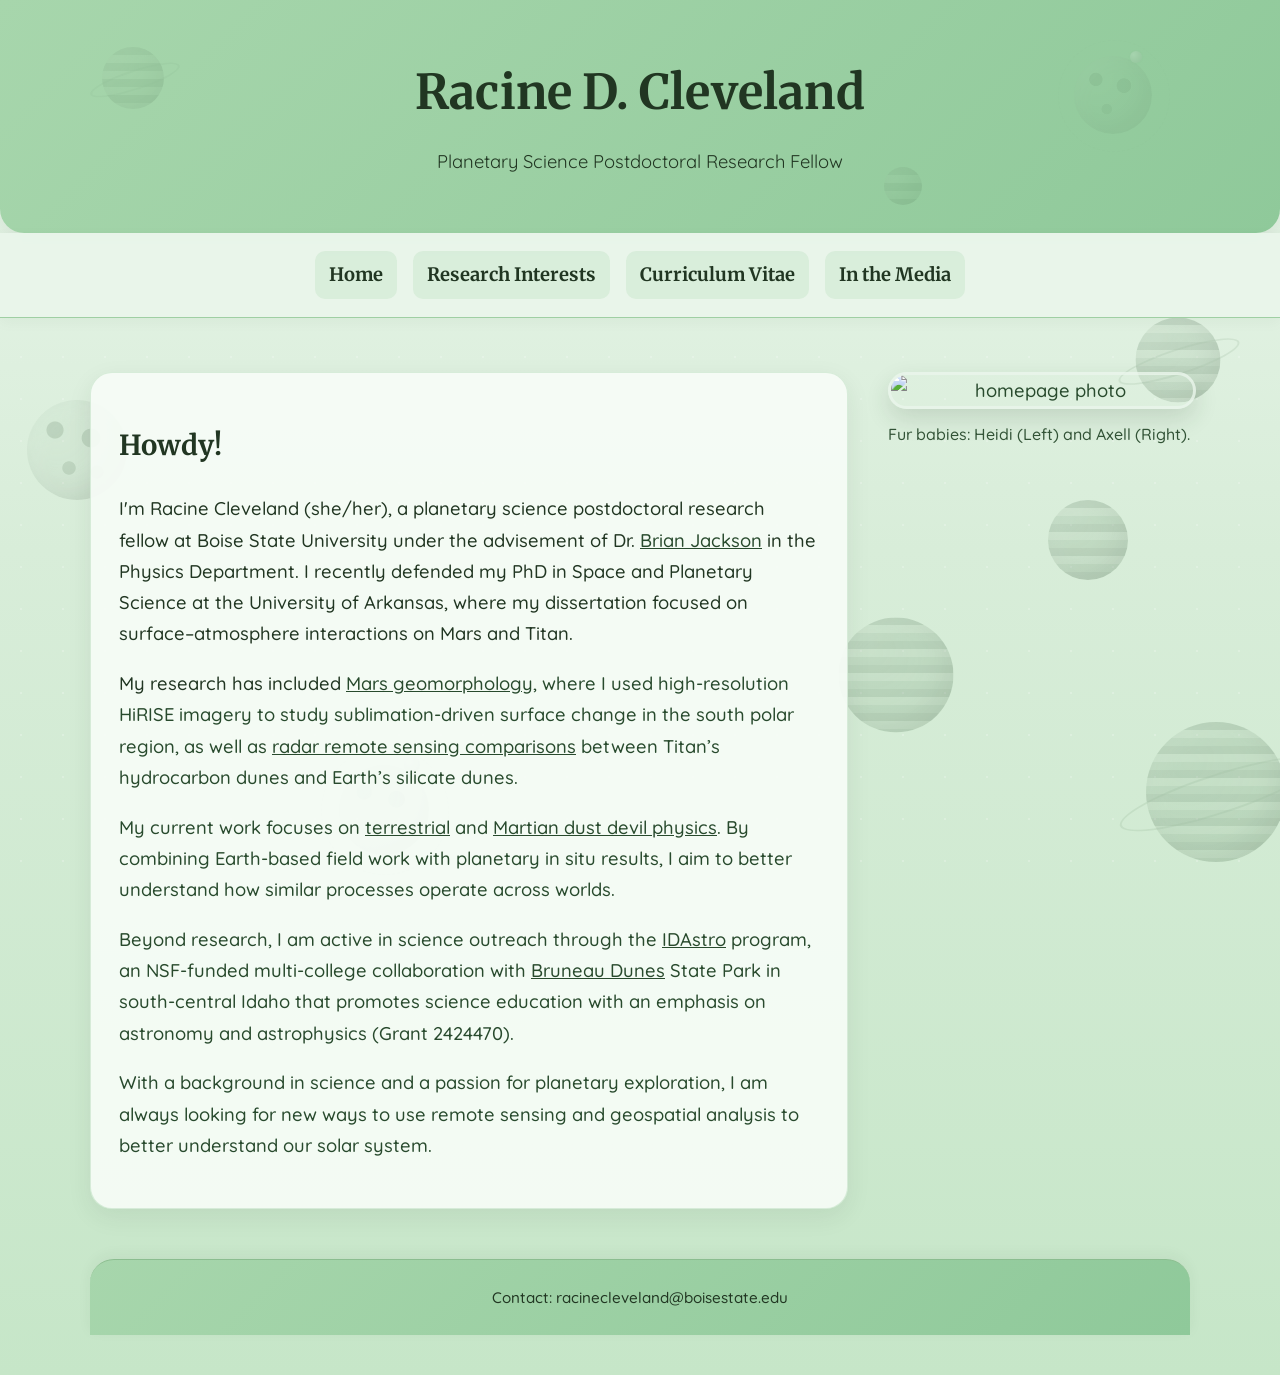
==== index.html @ b9a119d9 "Update index.html" ====
<!DOCTYPE html>
<html lang="en">
<head>
  <meta charset="UTF-8">
  <meta name="viewport" content="width=device-width, initial-scale=1">
  <title>Home</title>
  <link rel="stylesheet" href="styles.css">
</head>
<body>
<div class="planet-bg">
  <div class="planet crater p1"></div>
  <div class="planet gas moon p2"></div>
  <div class="planet crater moon p3"></div>
  <div class="planet gas ring p4"></div>
  <div class="planet crater p5"></div>
  <div class="planet gas ringed p6"></div>
  <div class="planet crater moon p7"></div>
  <div class="planet gas p8"></div>
  <div class="planet gas p10"></div>
</div>

<header>
  <div class="header-planets">
    <div class="h-planet gas ringed medium"></div>
    <div class="h-planet crater moon large"></div>
    <div class="h-planet gas small"></div>
  </div>
  <h1>Racine D. Cleveland</h1>
  <p>Planetary Science Postdoctoral Research Fellow</p>
</header>

  <nav>
  <a href="index.html">Home</a>
  <a href="research.html">Research Interests</a>
  <a href="cv.html">Curriculum Vitae</a>
  <a href="news.html">In the Media</a>
</nav>

  <div class="page-wrapper">
  <main>
    <div class="home-layout">

      <div class="text-column">
        <div class="intro-box">
          <h2>Howdy!</h2>

          <p>
            I'm Racine Cleveland (she/her), a planetary science postdoctoral research fellow at Boise State University under the advisement of Dr. <a href="https://astrojack.com" target="_blank">Brian Jackson</a> in the Physics Department. I recently defended my PhD in Space and Planetary Science at the University of Arkansas, where my dissertation focused on surface–atmosphere interactions on Mars and Titan.
          </p>

          <p>
            My research has included <a href="https://www.mdpi.com/2072-4292/17/14/2372" target="_blank">Mars geomorphology<a/>, where I used high-resolution HiRISE imagery to study sublimation-driven surface change in the south polar region, as well as <a href="https://www.hou.usra.edu/meetings/dunes2025/pdf/3017.pdf" target="_blank">radar remote sensing comparisons<a/> between Titan’s hydrocarbon dunes and Earth’s silicate dunes.
          </p>

          <p>
            My current work focuses on <a href="https://www.boisestate.edu/news/2018/10/16/hunting-dust-devils/" target="_blank">terrestrial<a/> and <a href="https://www.newscientist.com/article/2143217-marss-surface-hosts-millions-of-towering-dust-devils-every-day/" target="_blank">Martian dust devil physics<a/>. By combining Earth-based field work with planetary in situ results, I aim to better understand how similar processes operate across worlds.
          </p>

          <p>
            Beyond research, I am active in science outreach through the <a href="https://www.boisestate.edu/idastro/" target="_blank">IDAstro<a/> program, an NSF-funded multi-college collaboration with <a href="https://parksandrecreation.idaho.gov/bruneau-dunes-observatory/" target="_blank">Bruneau Dunes<a/> State Park in south-central Idaho that promotes science education with an emphasis on astronomy and astrophysics (Grant 2424470).
          </p>

          <p>
            With a background in science and a passion for planetary exploration, I am always looking for new ways to use remote sensing and geospatial analysis to better understand our solar system.
          </p>
        </div>
      </div>

      <div class="image-column">
        <img src="8X0A0128-3.jpg" alt="homepage photo" class="hero-image">
        <p class="caption">
          Fur babies: Heidi (Left) and Axell (Right).
        </p>
      </div>

    </div>
  </main>

  <footer>
    Contact: racinecleveland@boisestate.edu
  </footer>
</div>
---- styles.css ----
@import url('https://fonts.googleapis.com/css2?family=Merriweather:wght@400;700&family=Quicksand:wght@400;500;600&display=swap');

html, body {
  margin: 0;
  padding: 0;
  min-height: 100%;
  color: #213622;
  line-height: 1.7;
}

body {
  font-family: 'Quicksand', sans-serif;
  font-weight: 500;
  font-size: 1.15rem;
  position: relative;
  overflow-x: hidden;
  background: linear-gradient(180deg, #eaf6eb 0%, #d8edd9 40%, #c6e6c8 100%);
}

/* tiny stars */
body::before {
  content: "";
  position: fixed;
  inset: 0;
  pointer-events: none;
  z-index: 0;
  background-image: radial-gradient(rgba(255,255,255,0.22) 1px, transparent 1px);
  background-size: 42px 42px;
}

/* keep actual content above decorative background */
header,
nav,
main,
footer,
.page-wrapper {
  position: relative;
  z-index: 1;
}

/* =========================
   PAGE BACKGROUND PLANETS
   ========================= */

.planet-bg {
  position: fixed;
  inset: 0;
  z-index: 0;
  overflow: hidden;
  pointer-events: none;
}

.planet {
  position: absolute;
  border-radius: 50%;
  opacity: 0.42;
  transform: translate(-50%, -50%);
  box-shadow:
    inset -12px -12px 24px rgba(0, 0, 0, 0.12),
    inset 10px 10px 18px rgba(255, 255, 255, 0.08);
}

/* shared planet textures */
.gas {
  background:
    repeating-linear-gradient(
      180deg,
      rgba(80, 120, 85, 0.55) 0px,
      rgba(80, 120, 85, 0.55) 8px,
      rgba(120, 160, 122, 0.38) 8px,
      rgba(120, 160, 122, 0.38) 16px,
      rgba(95, 140, 100, 0.48) 16px,
      rgba(95, 140, 100, 0.48) 24px
    ),
    radial-gradient(
      circle at 30% 30%,
      rgba(255, 255, 255, 0.22),
      rgba(255, 255, 255, 0.06) 58%,
      rgba(0, 0, 0, 0.14) 100%
    );
}

.crater {
  background:
    radial-gradient(circle at 28% 30%, rgba(70, 105, 74, 0.45) 0 8%, transparent 9%),
    radial-gradient(circle at 64% 38%, rgba(70, 105, 74, 0.42) 0 10%, transparent 11%),
    radial-gradient(circle at 42% 68%, rgba(70, 105, 74, 0.38) 0 7%, transparent 8%),
    radial-gradient(circle at 70% 72%, rgba(70, 105, 74, 0.35) 0 6%, transparent 7%),
    radial-gradient(
      circle at 30% 30%,
      rgba(160, 195, 165, 0.30),
      rgba(120, 155, 126, 0.20) 60%,
      rgba(70, 95, 75, 0.28) 100%
    );
}

/* rings */
.ringed,
.ring {
  overflow: visible;
}

.ringed::after,
.ring::after {
  content: "";
  position: absolute;
  width: 145%;
  height: 26%;
  left: -22.5%;
  top: 37%;
  border: 2px solid rgba(90, 130, 95, 0.28);
  border-radius: 50%;
  transform: rotate(-18deg);
  pointer-events: none;
}

/* moons */
.moon {
  overflow: visible;
}

.moon::before {
  content: "";
  position: absolute;
  width: 140%;
  height: 140%;
  top: -20%;
  left: -20%;
  border: 1px dashed rgba(120, 150, 125, 0.18);
  border-radius: 50%;
}

.moon::after {
  content: "";
  position: absolute;
  width: 16px;
  height: 16px;
  top: -8px;
  left: 72%;
  border-radius: 50%;
  background: radial-gradient(circle at 30% 30%, #dfeee2, #8fae95);
  box-shadow: 0 0 4px rgba(0, 0, 0, 0.10);
}

/* background planet positions */
.p1 {
  width: 120px;
  height: 120px;
  left: 4%;
  top: 8%;
}

.p2 {
  width: 95px;
  height: 95px;
  left: 25%;
  top: 10%;
}

.p3 {
  width: 110px;
  height: 110px;
  left: 96%;
  top: 12%;
}

.p4 {
  width: 85px;
  height: 85px;
  left: 92%;
  top: 40%;
}

.p5 {
  width: 100px;
  height: 100px;
  left: 6%;
  top: 50%;
}

.p6 {
  width: 140px;
  height: 140px;
  left: 95%;
  top: 88%;
}

.p7 {
  width: 90px;
  height: 90px;
  left: 30%;
  top: 90%;
}

.p8 {
  width: 115px;
  height: 115px;
  left: 70%;
  top: 75%;
}

.p10 {
  width: 80px;
  height: 80px;
  left: 85%;
  top: 60%;
}

/* =========================
   HEADER
   ========================= */

header {
  position: relative;
  overflow: hidden;
  background: linear-gradient(135deg, #a7d6ac 0%, #8fc99a 100%);
  color: #213622;
  text-align: center;
  padding: 52px 20px 38px 20px;
  border-radius: 0 0 24px 24px;
  box-shadow: 0 8px 24px rgba(33, 54, 34, 0.08);
}

/* header-only planets */
.header-planets {
  position: absolute;
  inset: 0;
  z-index: 0;
  pointer-events: none;
}

.h-planet {
  position: absolute;
  border-radius: 50%;
  opacity: 0.24;
  box-shadow:
    inset -10px -10px 18px rgba(0, 0, 0, 0.10),
    inset 8px 8px 14px rgba(255, 255, 255, 0.08);
}

.h-planet.gas {
  background:
    repeating-linear-gradient(
      180deg,
      rgba(80, 120, 85, 0.50) 0px,
      rgba(80, 120, 85, 0.50) 8px,
      rgba(120, 160, 122, 0.34) 8px,
      rgba(120, 160, 122, 0.34) 16px
    ),
    radial-gradient(
      circle at 30% 30%,
      rgba(255,255,255,0.20),
      rgba(255,255,255,0.05) 58%,
      rgba(0,0,0,0.12) 100%
    );
}

.h-planet.crater {
  background:
    radial-gradient(circle at 28% 30%, rgba(70, 105, 74, 0.40) 0 8%, transparent 9%),
    radial-gradient(circle at 64% 38%, rgba(70, 105, 74, 0.36) 0 10%, transparent 11%),
    radial-gradient(circle at 42% 68%, rgba(70, 105, 74, 0.30) 0 7%, transparent 8%),
    radial-gradient(
      circle at 30% 30%,
      rgba(160, 195, 165, 0.24),
      rgba(70, 95, 75, 0.22) 100%
    );
}

/* header rings */
.h-planet.ringed,
.h-planet.ring {
  overflow: visible;
}

.h-planet.ringed::after,
.h-planet.ring::after {
  content: "";
  position: absolute;
  width: 145%;
  height: 26%;
  left: -22.5%;
  top: 37%;
  border: 2px solid rgba(90, 130, 95, 0.24);
  border-radius: 50%;
  transform: rotate(-18deg);
}

/* header moon */
.h-planet.moon {
  overflow: visible;
}

.h-planet.moon::before {
  content: "";
  position: absolute;
  width: 140%;
  height: 140%;
  top: -20%;
  left: -20%;
  border: 1px dashed rgba(120, 150, 125, 0.14);
  border-radius: 50%;
}

.h-planet.moon::after {
  content: "";
  position: absolute;
  width: 12px;
  height: 12px;
  top: -5px;
  left: 72%;
  border-radius: 50%;
  background: radial-gradient(circle at 30% 30%, #dfeee2, #8fae95);
}

.h-planet.small {
  width: 38px;
  height: 38px;
}

.h-planet.medium {
  width: 62px;
  height: 62px;
}

.h-planet.large {
  width: 78px;
  height: 78px;
}

/* place header planets inside the header only */
.header-planets .h-planet:nth-child(1) {
  left: 8%;
  top: 20%;
}

.header-planets .h-planet:nth-child(2) {
  right: 10%;
  top: 24%;
}

.header-planets .h-planet:nth-child(3) {
  right: 28%;
  bottom: 12%;
}

header h1,
header p {
  position: relative;
  z-index: 2;
}

header h1 {
  margin: 0;
  font-size: 3rem;
  letter-spacing: 0.2px;
}

header p {
  margin-top: 12px;
  font-size: 1.15rem;
  font-weight: 400;
}

/* =========================
   PAGE SHELL
   ========================= */

.page-wrapper {
  max-width: 1100px;
  margin: 0 auto;
  padding: 0 20px 40px 20px;
}

h1, h2, h3, nav a {
  font-family: 'Merriweather', serif;
}

nav {
  display: flex;
  justify-content: center;
  align-items: center;
  flex-wrap: wrap;
  gap: 16px;
  padding: 18px 20px;
  background-color: rgba(234, 246, 235, 0.92);
  border-bottom: 1px solid #9fcfa3;
  backdrop-filter: blur(4px);
  box-shadow: 0 4px 14px rgba(33, 54, 34, 0.04);
}

nav a {
  text-decoration: none;
  color: #213622;
  font-weight: bold;
  padding: 8px 14px;
  border-radius: 10px;
  background-color: rgba(159, 207, 163, 0.22);
  transition: color 0.2s ease, background-color 0.2s ease, transform 0.2s ease;
}

nav a:hover {
  color: #355c38;
  background-color: rgba(159, 207, 163, 0.38);
  text-decoration: none;
  transform: translateY(-1px);
}

main {
  padding: 44px 0 0 0;
}

p {
  font-size: 1.15rem;
}

a {
  color: #284a2d;
}

a:hover {
  color: #355c38;
}

.card,
.intro-box,
.section-text {
  background: rgba(247, 252, 247, 0.92);
  padding: 28px;
  border-radius: 22px;
  box-shadow: 0 8px 24px rgba(33, 54, 34, 0.08);
  border: 1px solid rgba(159, 207, 163, 0.35);
}

.section-text a {
  color: #284a2d;
  font-weight: 600;
  text-decoration: underline;
}

.section-text a:hover {
  color: #355c38;
}

.home-layout {
  display: flex;
  align-items: flex-start;
  justify-content: space-between;
  gap: 40px;
  margin-top: 10px;
}

.text-column {
  flex: 1.4;
  min-width: 0;
}

.image-column {
  flex: 0.9;
  text-align: center;
}

.hero-image {
  width: 100%;
  max-width: 425px;
  height: auto;
  border-radius: 20px;
  box-shadow: 0 10px 24px rgba(33, 54, 34, 0.14);
  border: 3px solid rgba(234, 246, 235, 0.8);
  display: block;
  margin: 0 auto;
  transition: transform 0.25s ease, box-shadow 0.25s ease;
}

.hero-image:hover,
.media-file:hover,
.news-image:hover,
.image-row img:hover {
  transform: scale(1.025);
  box-shadow: 0 12px 28px rgba(33, 54, 34, 0.18);
}

.caption {
  font-size: 1rem;
  margin-top: 12px;
  max-width: 360px;
  color: #325336;
}

.intro-quote {
  text-align: center;
  font-style: italic;
  font-size: 1.5rem;
  margin: 10px auto 20px auto;
  max-width: 850px;
  color: #284a2d;
}

.intro-text {
  text-align: center;
  font-size: 1.12rem;
  max-width: 900px;
  margin: 0 auto 50px auto;
}

.section-title {
  font-size: 1.8rem;
  font-weight: bold;
  margin: 0 0 24px 0;
  letter-spacing: 0.3px;
  color: #213622;
}

.section-title::after {
  content: " ✦";
  color: #76a67b;
  font-size: 0.95em;
}

.section-title.right {
  text-align: right;
}

.section-title.left {
  text-align: left;
}

.dust-devil-layout {
  display: flex;
  align-items: flex-start;
  gap: 40px;
  margin-bottom: 60px;
}

.dust-devil-layout .media-column {
  flex: 0.95;
  text-align: left;
}

.dust-devil-layout .text-column {
  flex: 1.2;
  text-align: right;
}

.media-file {
  width: 100%;
  max-width: 450px;
  border-radius: 18px;
  box-shadow: 0 10px 24px rgba(33, 54, 34, 0.14);
  border: 3px solid rgba(234, 246, 235, 0.8);
  display: block;
  transition: transform 0.25s ease, box-shadow 0.25s ease;
}

.research-section {
  margin-bottom: 60px;
}

.research-layout {
  display: flex;
  align-items: flex-start;
  gap: 40px;
}

.research-layout .text-side {
  flex: 1.2;
}

.research-layout .media-side {
  flex: 0.9;
}

.mars-layout .text-side {
  text-align: left;
}

.mars-layout .media-side {
  text-align: right;
  margin-left: auto;
}

.mars-layout .media-side .media-file,
.mars-layout .media-side .caption {
  margin-left: auto;
  text-align: right;
}

.titan-layout .media-side {
  text-align: left;
  margin-right: auto;
}

.titan-layout .media-side .media-file,
.titan-layout .media-side .caption {
  margin-right: auto;
  text-align: left;
}

.titan-layout .text-side {
  text-align: right;
}

.section {
  margin-top: 45px;
}

.section h2 {
  border-bottom: 2px solid #9fcfa3;
  padding-bottom: 6px;
  margin-bottom: 15px;
}

.item {
  margin-bottom: 18px;
}

.title {
  font-weight: 600;
}

.date {
  float: right;
  font-style: italic;
  color: #355c38;
}

ul {
  margin-top: 6px;
}

li {
  margin-bottom: 6px;
}

.year-section {
  margin-top: 50px;
}

.year-title {
  font-size: 1.8rem;
  margin-bottom: 10px;
}

.article-title {
  font-weight: 600;
  margin-bottom: 15px;
}

.news-image {
  display: block;
  margin: 0 auto;
  max-width: 560px;
  width: 100%;
  border-radius: 18px;
  box-shadow: 0 10px 24px rgba(33, 54, 34, 0.14);
  border: 3px solid rgba(234, 246, 235, 0.8);
  transition: transform 0.25s ease, box-shadow 0.25s ease;
}

.button {
  display: block;
  width: fit-content;
  margin: 15px auto 25px auto;
  padding: 11px 18px;
  background: linear-gradient(135deg, #9fcfa3 0%, #8fc99a 100%);
  color: #213622;
  text-decoration: none;
  border-radius: 12px;
  font-weight: bold;
  box-shadow: 0 6px 14px rgba(33, 54, 34, 0.08);
  transition: transform 0.2s ease, background-color 0.2s ease, box-shadow 0.2s ease;
}

.button:hover {
  background: linear-gradient(135deg, #93c699 0%, #84bc8e 100%);
  transform: translateY(-2px);
  box-shadow: 0 8px 18px rgba(33, 54, 34, 0.12);
  color: #213622;
}

.image-row {
  display: flex;
  justify-content: center;
  gap: 15px;
  margin-bottom: 15px;
  flex-wrap: wrap;
}

.image-row img {
  width: 100%;
  max-width: 550px;
  border-radius: 18px;
  box-shadow: 0 10px 24px rgba(33, 54, 34, 0.14);
  border: 3px solid rgba(234, 246, 235, 0.8);
  transition: transform 0.25s ease, box-shadow 0.25s ease;
}

hr {
  border: none;
  height: 1px;
  background: linear-gradient(to right, transparent, #9fcfa3, transparent);
  margin: 60px 0;
}

footer {
  background: linear-gradient(135deg, #a7d6ac 0%, #8fc99a 100%);
  color: #213622;
  text-align: center;
  font-size: 0.95rem;
  padding: 25px 20px;
  margin-top: 50px;
  border-radius: 24px 24px 0 0;
  border-top: 1px solid #8bbd8f;
  box-shadow: 0 -4px 14px rgba(33, 54, 34, 0.05);
}

@media (max-width: 800px) {
  .home-layout,
  .dust-devil-layout,
  .research-layout {
    flex-direction: column;
    gap: 24px;
  }

  .text-column,
  .image-column,
  .dust-devil-layout .media-column,
  .dust-devil-layout .text-column,
  .research-layout .text-side,
  .research-layout .media-side {
    width: 100%;
    text-align: left;
    margin-left: 0;
    margin-right: 0;
  }

  .hero-image,
  .media-file,
  .caption,
  .mars-layout .media-side .media-file,
  .mars-layout .media-side .caption,
  .titan-layout .media-side .media-file,
  .titan-layout .media-side .caption {
    max-width: 100%;
    margin-left: 0;
    margin-right: 0;
    text-align: left;
  }

  .dust-devil-layout .text-column,
  .titan-layout .text-side,
  .mars-layout .text-side {
    text-align: left;
  }

  .section-title.right,
  .section-title.left {
    text-align: left;
  }

  header h1 {
    font-size: 2.2rem;
  }

  nav {
    gap: 10px;
  }

  nav a {
    display: inline-block;
    margin: 0;
  }

  .intro-quote {
    font-size: 1.25rem;
  }

  .p1 { width: 100px; height: 100px; left: 8%; top: 12%; }
  .p2 { width: 82px; height: 82px; left: 34%; top: 10%; }
  .p3 { width: 92px; height: 92px; left: 95%; top: 14%; }
  .p4 { width: 68px; height: 68px; left: 92%; top: 42%; }
  .p5 { width: 84px; height: 84px; left: 10%; top: 52%; }
  .p6 { width: 115px; height: 115px; left: 94%; top: 86%; }
  .p7 { width: 76px; height: 76px; left: 30%; top: 92%; }
  .p8 { width: 92px; height: 92px; left: 74%; top: 78%; }
  .p10 { width: 66px; height: 66px; left: 84%; top: 62%; }

  .header-planets .h-planet:nth-child(1) {
    left: 6%;
    top: 18%;
  }

  .header-planets .h-planet:nth-child(2) {
    right: 8%;
    top: 22%;
  }

  .header-planets .h-planet:nth-child(3) {
    right: 24%;
    bottom: 10%;
  }

  .h-planet.medium {
    width: 54px;
    height: 54px;
  }

  .h-planet.large {
    width: 68px;
    height: 68px;
  }
}

@media (max-width: 700px) {
  .image-row {
    flex-direction: column;
    align-items: center;
  }

  .image-row img {
    max-width: 450px;
  }
}

@media (max-width: 600px) {
  .date {
    float: none;
    display: block;
    margin-top: 4px;
  }
}
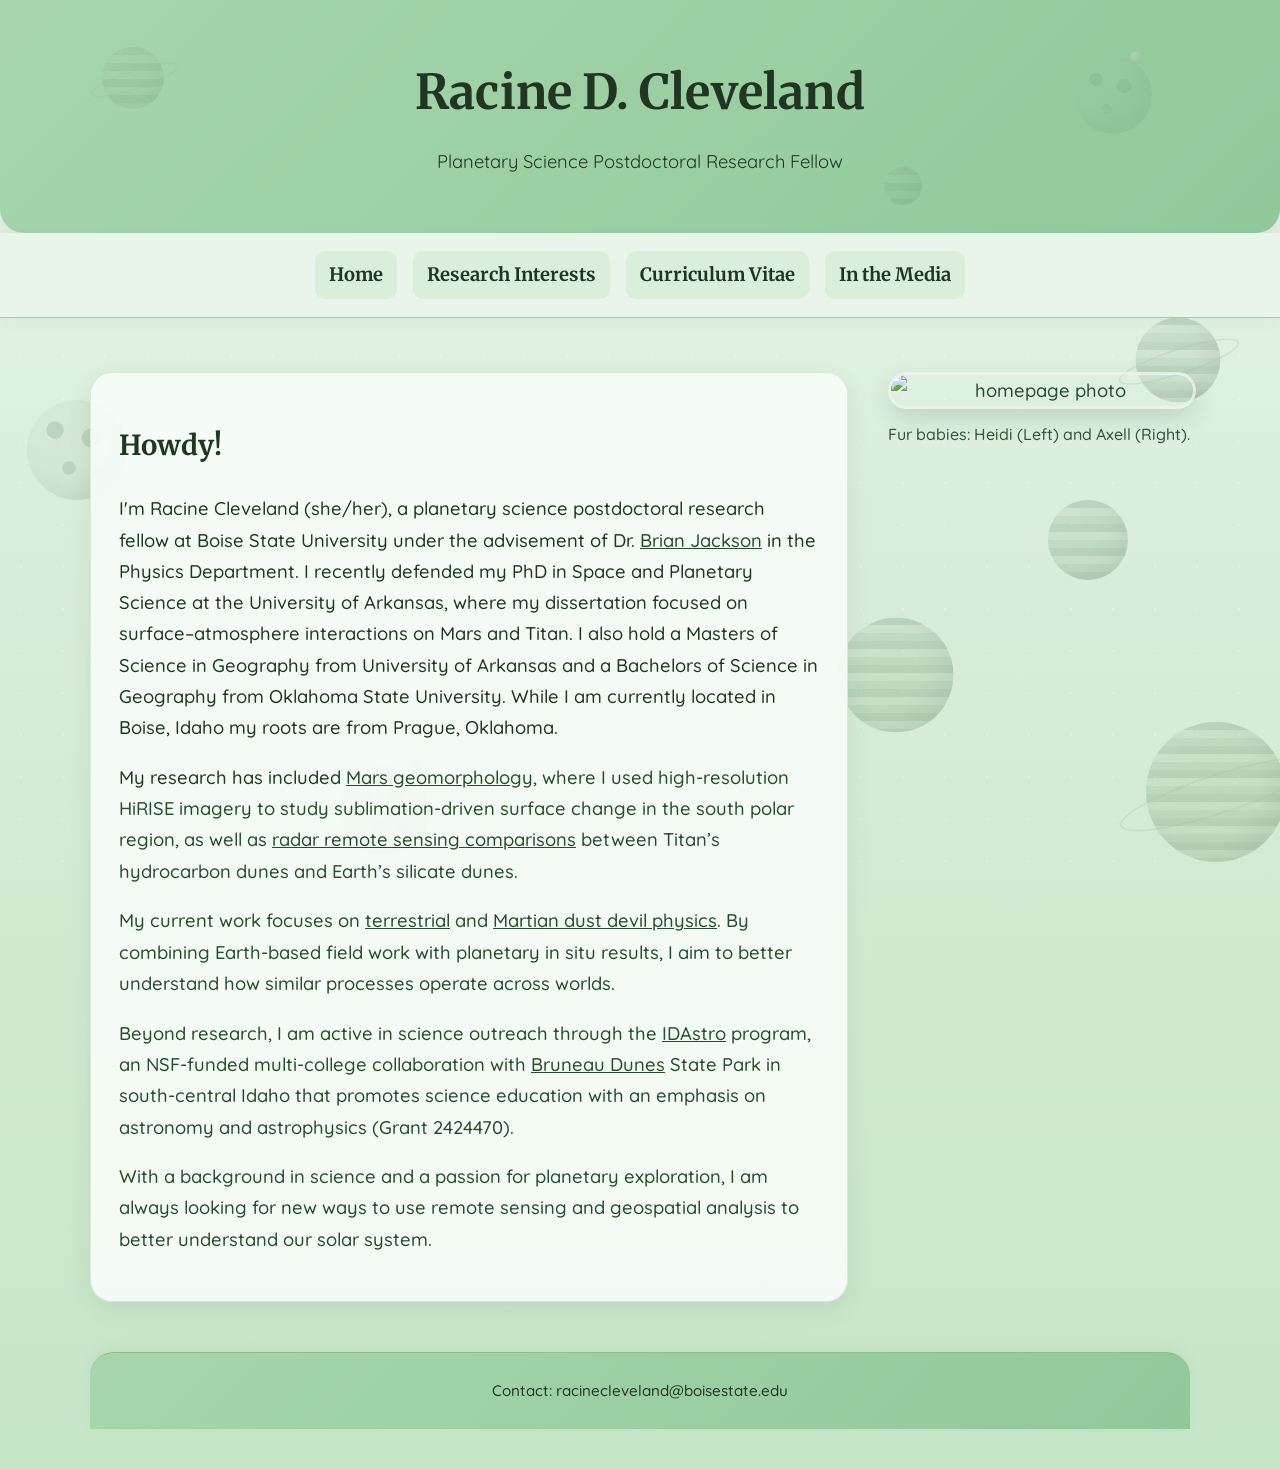
==== commit 68156d3f: "Update personal introduction in index.html Expanded personal introduction with educational backgroun" ====
--- a/index.html
+++ b/index.html
@@ -45,7 +45,7 @@
           <h2>Howdy!</h2>
 
           <p>
-            I'm Racine Cleveland (she/her), a planetary science postdoctoral research fellow at Boise State University under the advisement of Dr. <a href="https://astrojack.com" target="_blank">Brian Jackson</a> in the Physics Department. I recently defended my PhD in Space and Planetary Science at the University of Arkansas, where my dissertation focused on surface–atmosphere interactions on Mars and Titan.
+            I'm Racine Cleveland (she/her), a planetary science postdoctoral research fellow at Boise State University under the advisement of Dr. <a href="https://astrojack.com" target="_blank">Brian Jackson</a> in the Physics Department. I recently defended my PhD in Space and Planetary Science at the University of Arkansas, where my dissertation focused on surface–atmosphere interactions on Mars and Titan. I also hold a Masters of Science in Geography from University of Arkansas and a Bachelors of Science in Geography from Oklahoma State University. While I am currently located in Boise, Idaho my roots are from Prague, Oklahoma. 
           </p>
 
           <p>
--- a/styles.css
+++ b/styles.css
@@ -552,6 +552,16 @@
   transition: transform 0.25s ease, box-shadow 0.25s ease;
 }
 
+.year-section .article-title {
+  padding: 12px 0;
+  margin: 0;
+  border-bottom: 1px solid rgba(33, 54, 34, 0.4);
+}
+
+.year-section .article-title:last-of-type {
+  border-bottom: none;
+}
+
 .research-section {
   margin-bottom: 60px;
 }
@@ -644,6 +654,8 @@
 .article-title {
   font-weight: 600;
   margin-bottom: 15px;
+  font-size: clamp(1.4rem, 2vw, 2rem);
+  line-height: 1.3;
 }
 
 .news-image {
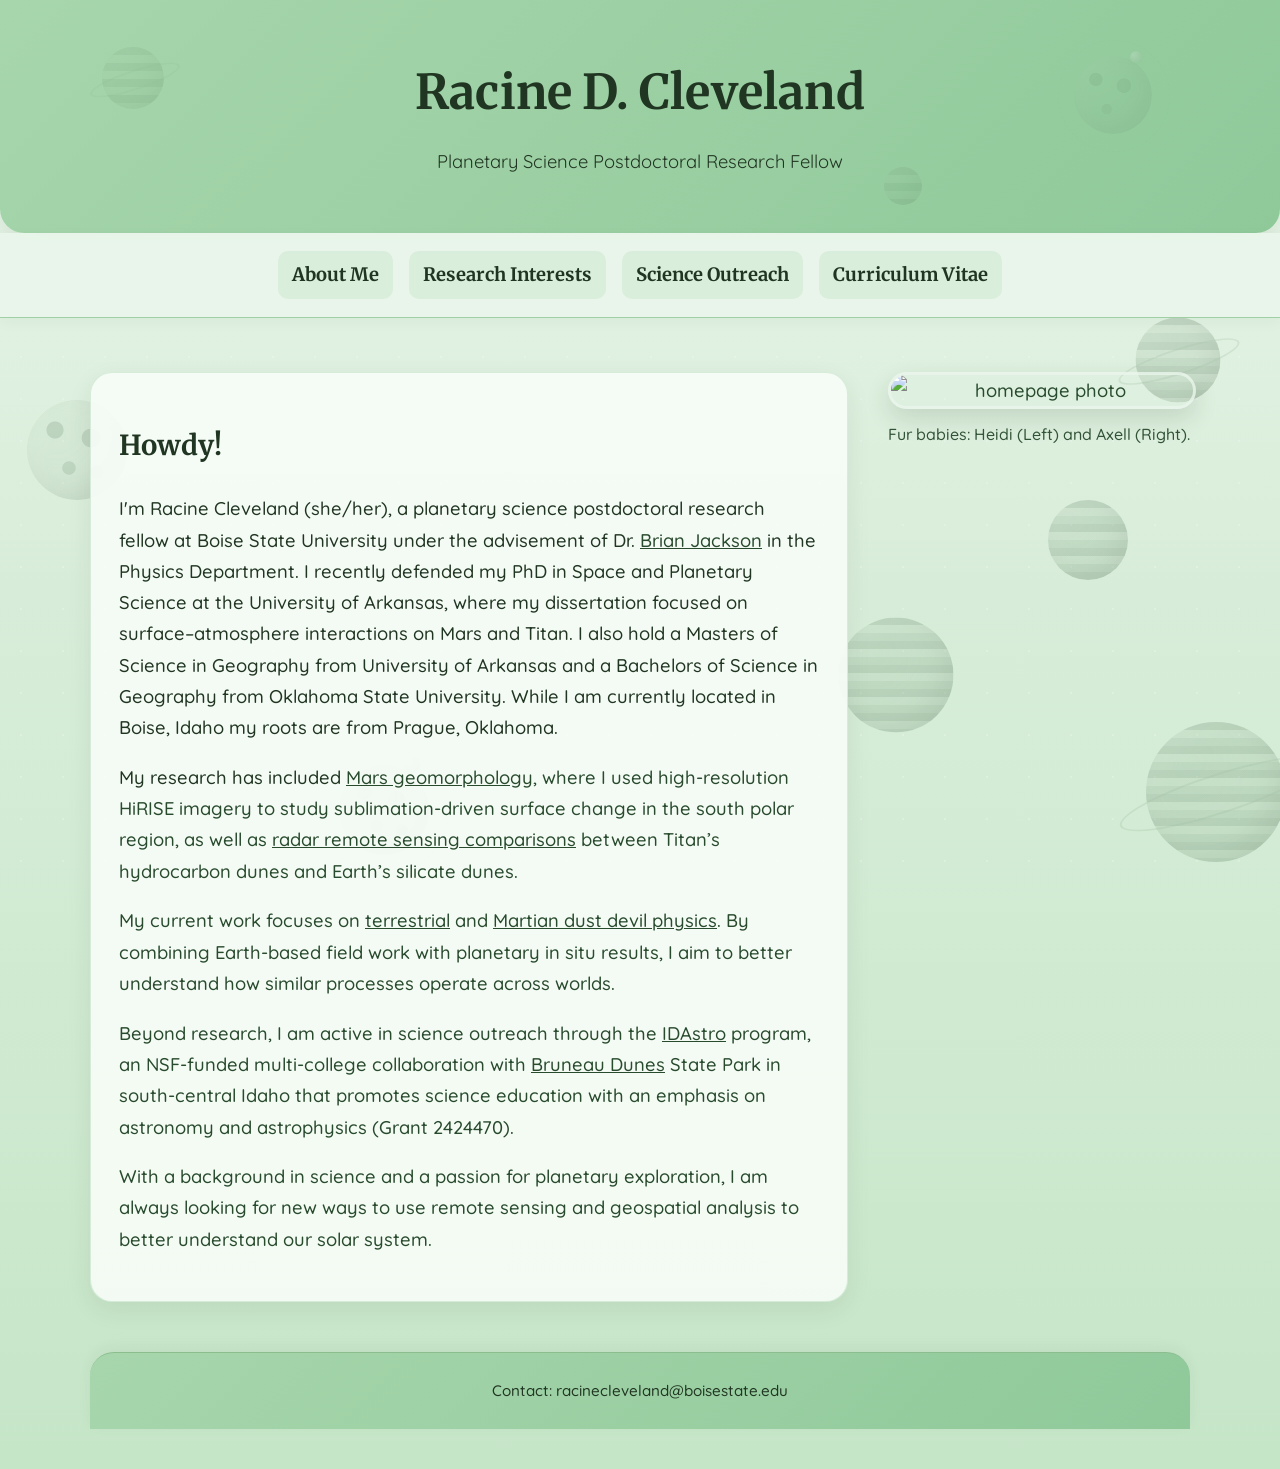
==== commit 2e1dad5d: "Update About Me link to point to index.html" ====
--- a/index.html
+++ b/index.html
@@ -3,7 +3,7 @@
 <head>
   <meta charset="UTF-8">
   <meta name="viewport" content="width=device-width, initial-scale=1">
-  <title>Home</title>
+  <title>About Me</title>
   <link rel="stylesheet" href="styles.css">
 </head>
 <body>
@@ -30,10 +30,10 @@
 </header>
 
   <nav>
-  <a href="index.html">Home</a>
-  <a href="research.html">Research Interests</a>
+  <a href="index.html">About Me</a>
+  <a href="researchinterests.html">Research Interests</a>
+  <a href="scienceoutreach.html">Science Outreach</a>
   <a href="cv.html">Curriculum Vitae</a>
-  <a href="news.html">In the Media</a>
 </nav>
 
   <div class="page-wrapper">
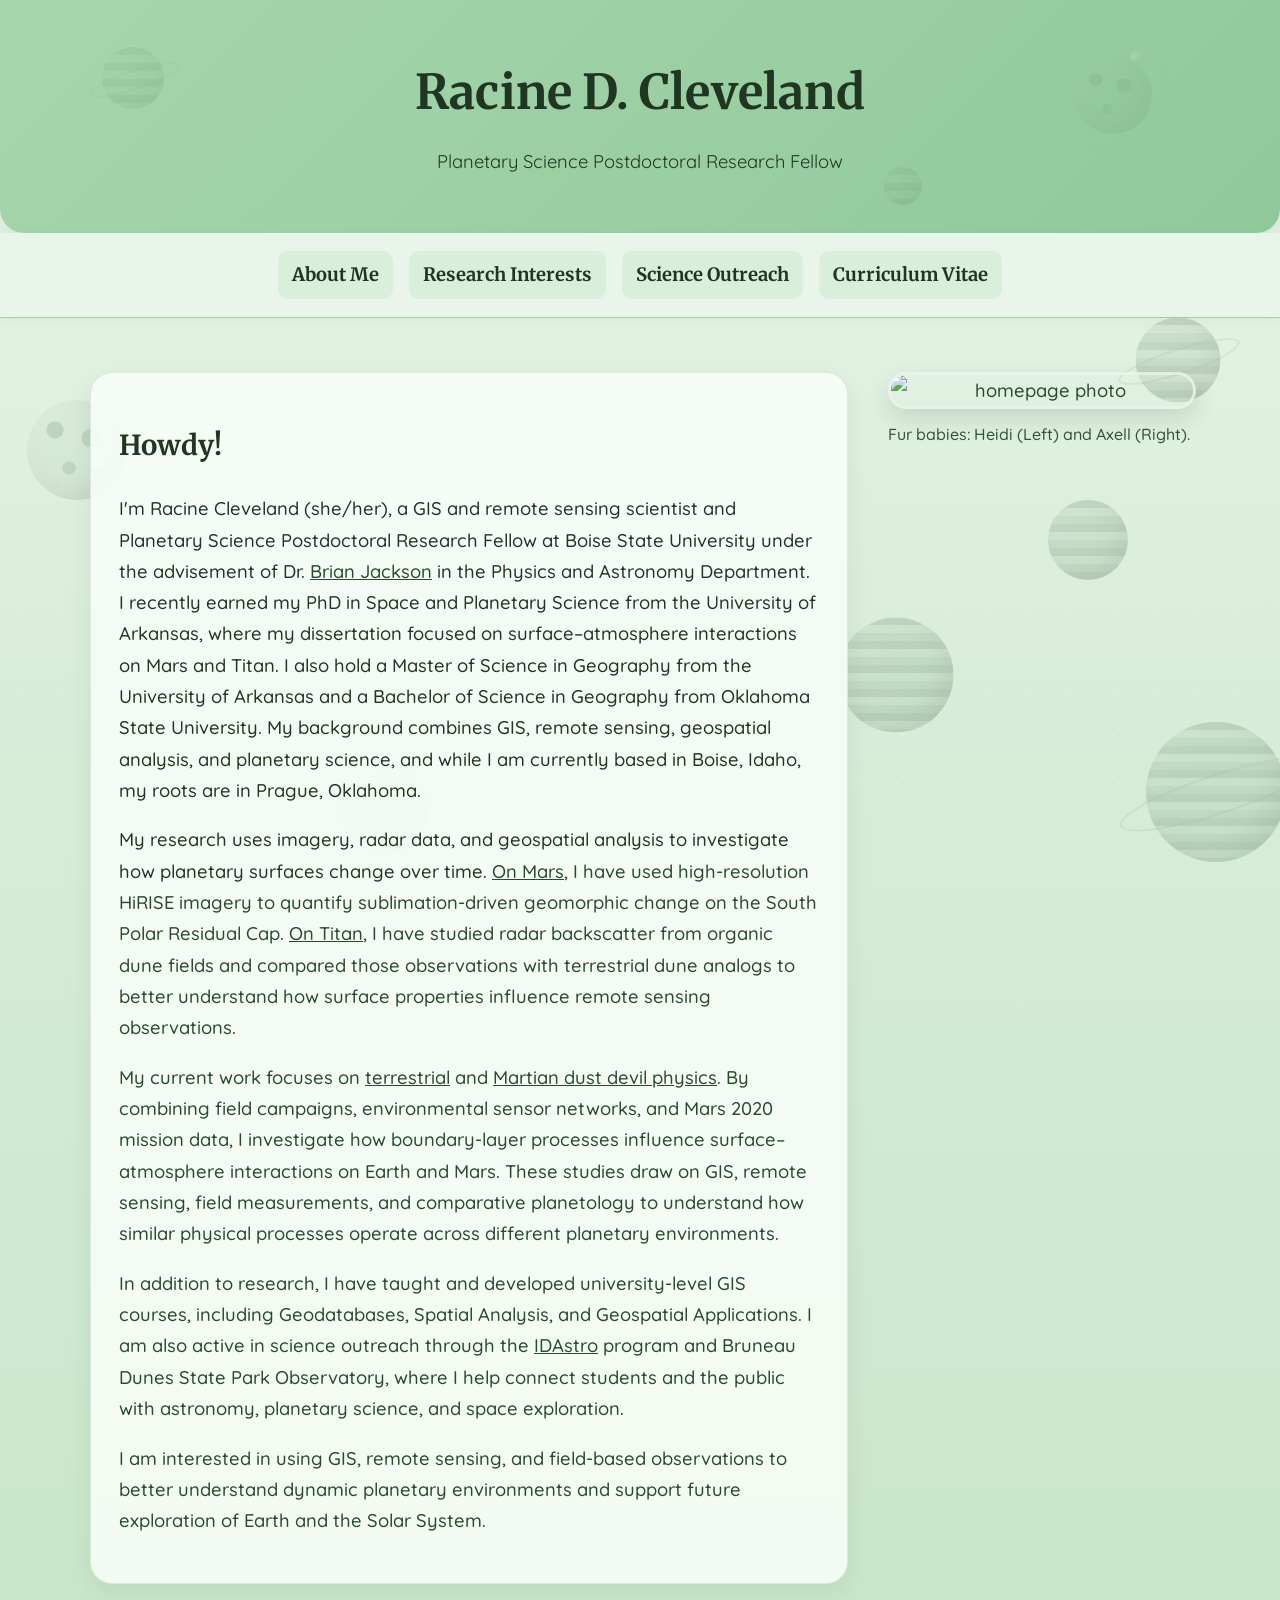
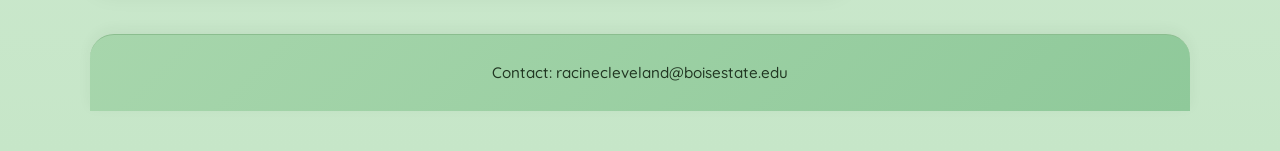
==== commit d96b5fe0: "Revise personal introduction and research details" ====
--- a/index.html
+++ b/index.html
@@ -45,24 +45,25 @@
           <h2>Howdy!</h2>
 
           <p>
-            I'm Racine Cleveland (she/her), a planetary science postdoctoral research fellow at Boise State University under the advisement of Dr. <a href="https://astrojack.com" target="_blank">Brian Jackson</a> in the Physics Department. I recently defended my PhD in Space and Planetary Science at the University of Arkansas, where my dissertation focused on surface–atmosphere interactions on Mars and Titan. I also hold a Masters of Science in Geography from University of Arkansas and a Bachelors of Science in Geography from Oklahoma State University. While I am currently located in Boise, Idaho my roots are from Prague, Oklahoma. 
+            I'm Racine Cleveland (she/her), a GIS and remote sensing scientist and Planetary Science Postdoctoral Research Fellow at Boise State University under the advisement of Dr. <a href="https://astrojack.com" target="_blank">Brian Jackson</a> in the Physics and Astronomy Department. I recently earned my PhD in Space and Planetary Science from the University of Arkansas, where my dissertation focused on surface–atmosphere interactions on Mars and Titan. I also hold a Master of Science in Geography from the University of Arkansas and a Bachelor of Science in Geography from Oklahoma State University. My background combines GIS, remote sensing, geospatial analysis, and planetary science, and while I am currently based in Boise, Idaho, my roots are in Prague, Oklahoma.
+          </p>
+          
+          <p>
+            My research uses imagery, radar data, and geospatial analysis to investigate how planetary surfaces change over time. <a href="https://www.mdpi.com/2072-4292/17/14/2372" target="_blank">On Mars<a/>, I have used high-resolution HiRISE imagery to quantify sublimation-driven geomorphic change on the South Polar Residual Cap. <a href="https://www.hou.usra.edu/meetings/dunes2025/pdf/3017.pdf" target="_blank">On Titan<a/>, I have studied radar backscatter from organic dune fields and compared those observations with terrestrial dune analogs to better understand how surface properties influence remote sensing observations.
+          </p>
+          
+          <p>
+            My current work focuses on <a href="https://www.boisestate.edu/news/2018/10/16/hunting-dust-devils/" target="_blank">terrestrial<a/> and <a href="https://www.newscientist.com/article/2143217-marss-surface-hosts-millions-of-towering-dust-devils-every-day/" target="_blank">Martian dust devil physics<a/>. By combining field campaigns, environmental sensor networks, and Mars 2020 mission data, I investigate how boundary-layer processes influence surface–atmosphere interactions on Earth and Mars. These studies draw on GIS, remote sensing, field measurements, and comparative planetology to understand how similar physical processes operate across different planetary environments.
+          </p>
+          
+          <p>
+            In addition to research, I have taught and developed university-level GIS courses, including Geodatabases, Spatial Analysis, and Geospatial Applications. I am also active in science outreach through the <a href="https://www.boisestate.edu/idastro/" target="_blank">IDAstro<a/> program and Bruneau Dunes State Park Observatory, where I help connect students and the public with astronomy, planetary science, and space exploration.
+          </p>
+          
+          <p>
+            I am interested in using GIS, remote sensing, and field-based observations to better understand dynamic planetary environments and support future exploration of Earth and the Solar System.
           </p>
 
-          <p>
-            My research has included <a href="https://www.mdpi.com/2072-4292/17/14/2372" target="_blank">Mars geomorphology<a/>, where I used high-resolution HiRISE imagery to study sublimation-driven surface change in the south polar region, as well as <a href="https://www.hou.usra.edu/meetings/dunes2025/pdf/3017.pdf" target="_blank">radar remote sensing comparisons<a/> between Titan’s hydrocarbon dunes and Earth’s silicate dunes.
-          </p>
-
-          <p>
-            My current work focuses on <a href="https://www.boisestate.edu/news/2018/10/16/hunting-dust-devils/" target="_blank">terrestrial<a/> and <a href="https://www.newscientist.com/article/2143217-marss-surface-hosts-millions-of-towering-dust-devils-every-day/" target="_blank">Martian dust devil physics<a/>. By combining Earth-based field work with planetary in situ results, I aim to better understand how similar processes operate across worlds.
-          </p>
-
-          <p>
-            Beyond research, I am active in science outreach through the <a href="https://www.boisestate.edu/idastro/" target="_blank">IDAstro<a/> program, an NSF-funded multi-college collaboration with <a href="https://parksandrecreation.idaho.gov/bruneau-dunes-observatory/" target="_blank">Bruneau Dunes<a/> State Park in south-central Idaho that promotes science education with an emphasis on astronomy and astrophysics (Grant 2424470).
-          </p>
-
-          <p>
-            With a background in science and a passion for planetary exploration, I am always looking for new ways to use remote sensing and geospatial analysis to better understand our solar system.
-          </p>
         </div>
       </div>
 
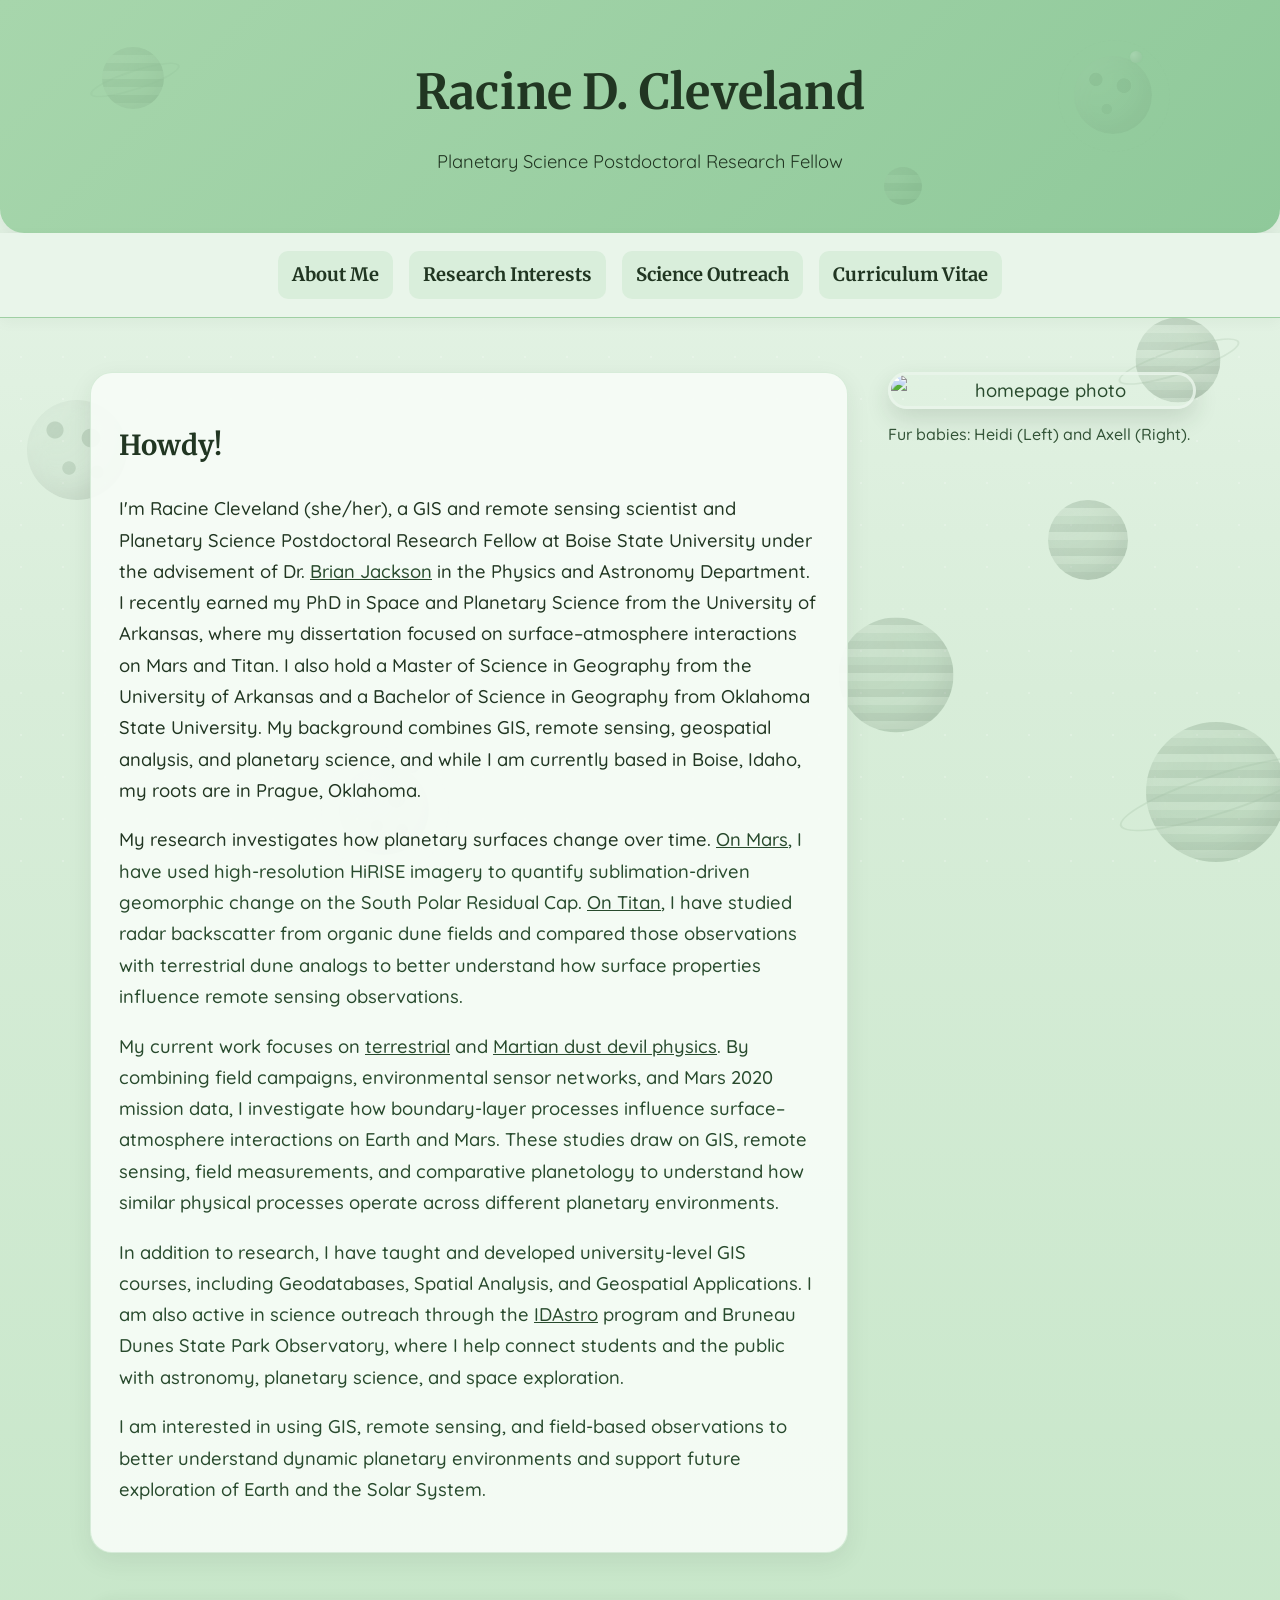
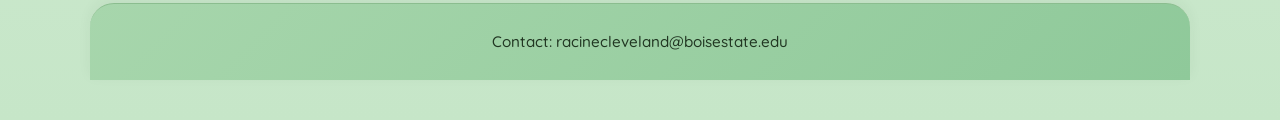
==== commit 12d1a34d: "Revise research description for clarity and conciseness" ====
--- a/index.html
+++ b/index.html
@@ -49,7 +49,7 @@
           </p>
           
           <p>
-            My research uses imagery, radar data, and geospatial analysis to investigate how planetary surfaces change over time. <a href="https://www.mdpi.com/2072-4292/17/14/2372" target="_blank">On Mars<a/>, I have used high-resolution HiRISE imagery to quantify sublimation-driven geomorphic change on the South Polar Residual Cap. <a href="https://www.hou.usra.edu/meetings/dunes2025/pdf/3017.pdf" target="_blank">On Titan<a/>, I have studied radar backscatter from organic dune fields and compared those observations with terrestrial dune analogs to better understand how surface properties influence remote sensing observations.
+            My research investigates how planetary surfaces change over time. <a href="https://www.mdpi.com/2072-4292/17/14/2372" target="_blank">On Mars<a/>, I have used high-resolution HiRISE imagery to quantify sublimation-driven geomorphic change on the South Polar Residual Cap. <a href="https://www.hou.usra.edu/meetings/dunes2025/pdf/3017.pdf" target="_blank">On Titan<a/>, I have studied radar backscatter from organic dune fields and compared those observations with terrestrial dune analogs to better understand how surface properties influence remote sensing observations.
           </p>
           
           <p>
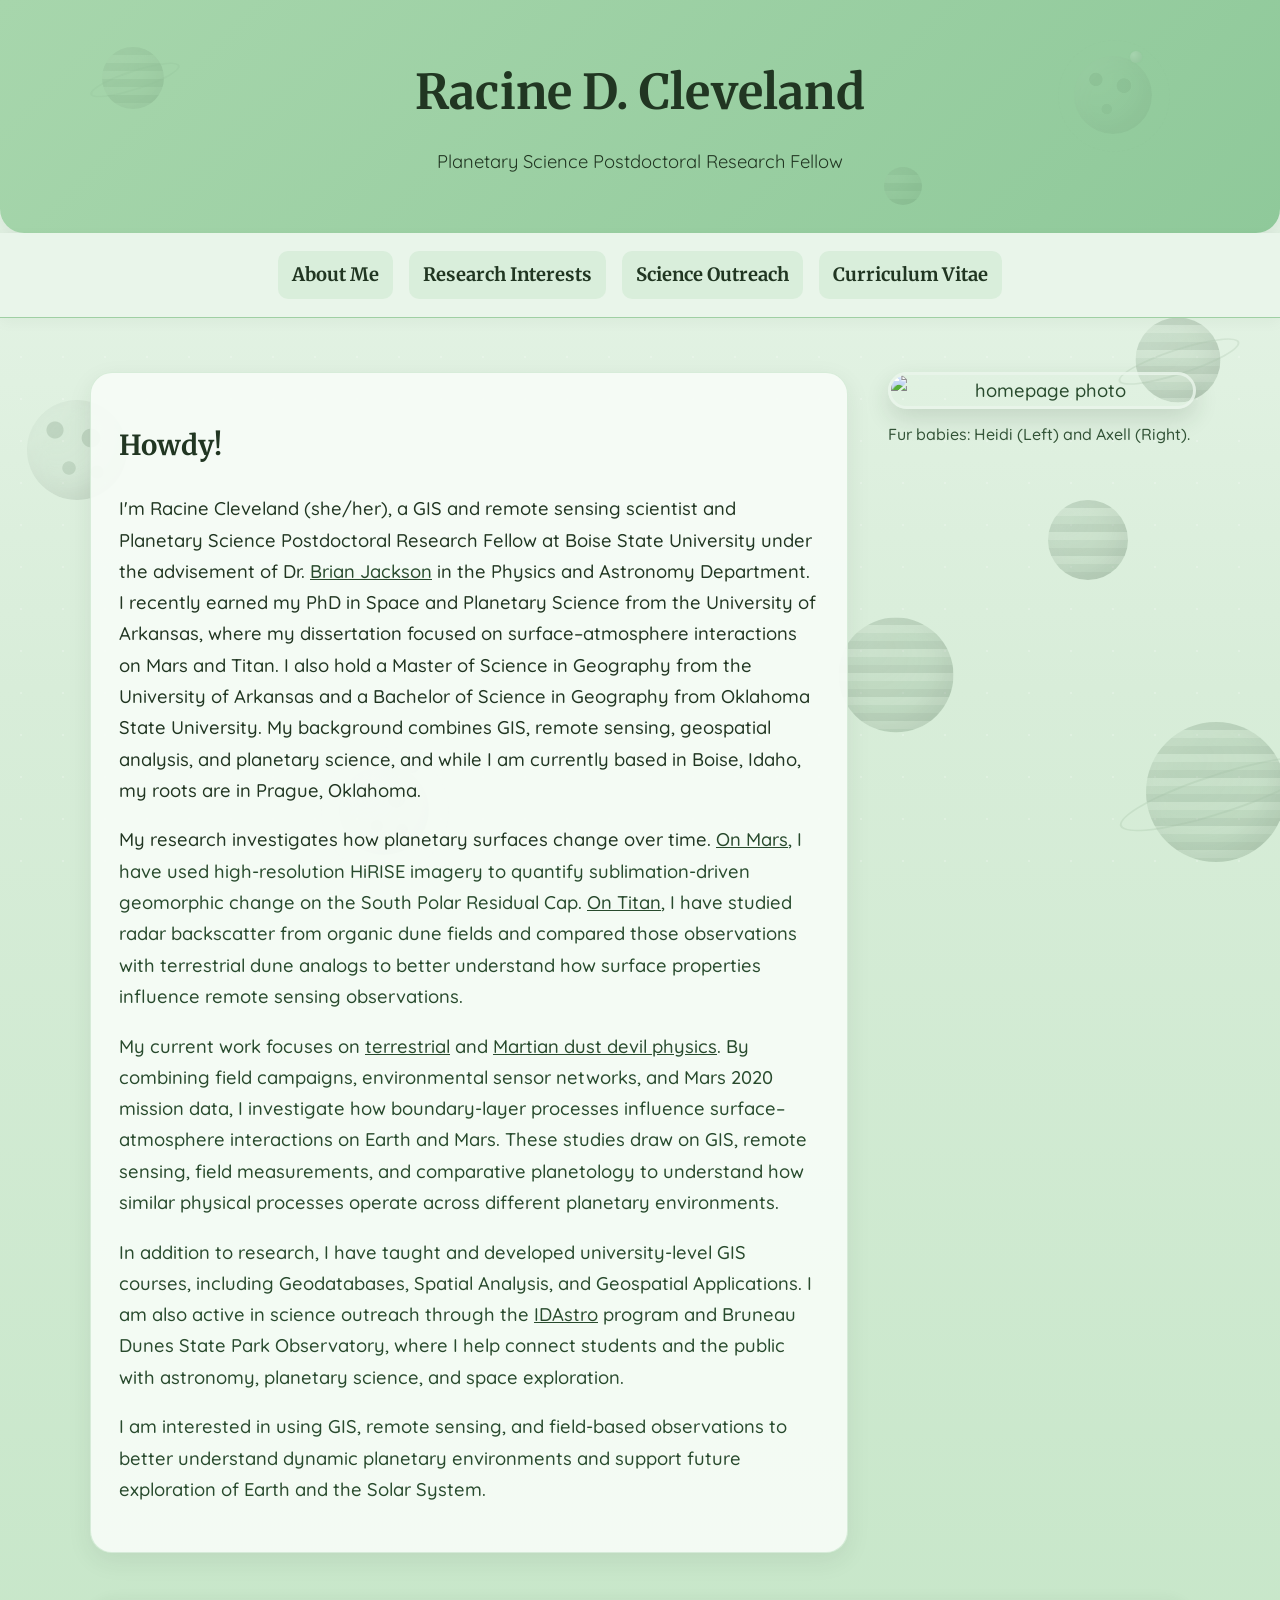
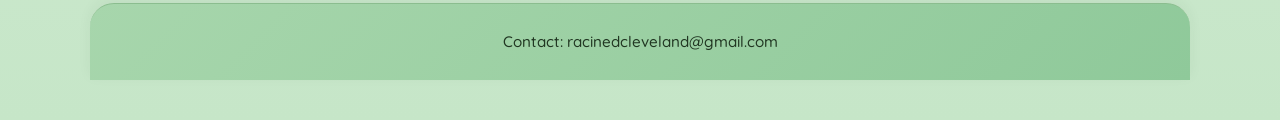
==== commit addc09e2: "Update contact email in footer" ====
--- a/index.html
+++ b/index.html
@@ -78,6 +78,6 @@
   </main>
 
   <footer>
-    Contact: racinecleveland@boisestate.edu
+    Contact: racinedcleveland@gmail.com
   </footer>
 </div>
--- a/styles.css
+++ b/styles.css
@@ -841,3 +841,63 @@
     margin-top: 4px;
   }
 }
+/* ===========================
+   CV Quick Navigation
+=========================== */
+
+html {
+    scroll-behavior: smooth;
+}
+
+.cv-nav {
+    display: flex;
+    flex-wrap: wrap;
+    justify-content: center;
+    gap: 10px;
+    max-width: 1100px;
+    margin: 1.5rem auto 2rem;
+    padding: 0 1rem;
+}
+
+.cv-nav a {
+    display: inline-block;
+    padding: 7px 14px;
+    border-radius: 12px;
+
+    background: linear-gradient(135deg, #9fcfa3 0%, #8fc99a 100%);
+    color: #213622 !important;
+
+    text-decoration: none;
+    font-size: 0.80rem;
+    font-weight: 600;
+    letter-spacing: 0;
+
+    box-shadow: 0 4px 10px rgba(33, 54, 34, 0.08);
+
+    transition:
+        transform 0.2s ease,
+        box-shadow 0.2s ease,
+        background 0.2s ease;
+}
+
+.cv-nav a:hover {
+    background: linear-gradient(135deg, #93c699 0%, #84bc8e 100%);
+    color: #213622 !important;
+    transform: translateY(-2px);
+    box-shadow: 0 6px 14px rgba(33, 54, 34, 0.12);
+}
+
+.cv-nav a:active {
+    transform: translateY(0);
+}
+
+@media (max-width: 700px) {
+    .cv-nav {
+        gap: 8px;
+    }
+
+    .cv-nav a {
+        font-size: 0.75rem;
+        padding: 6px 12px;
+    }
+}
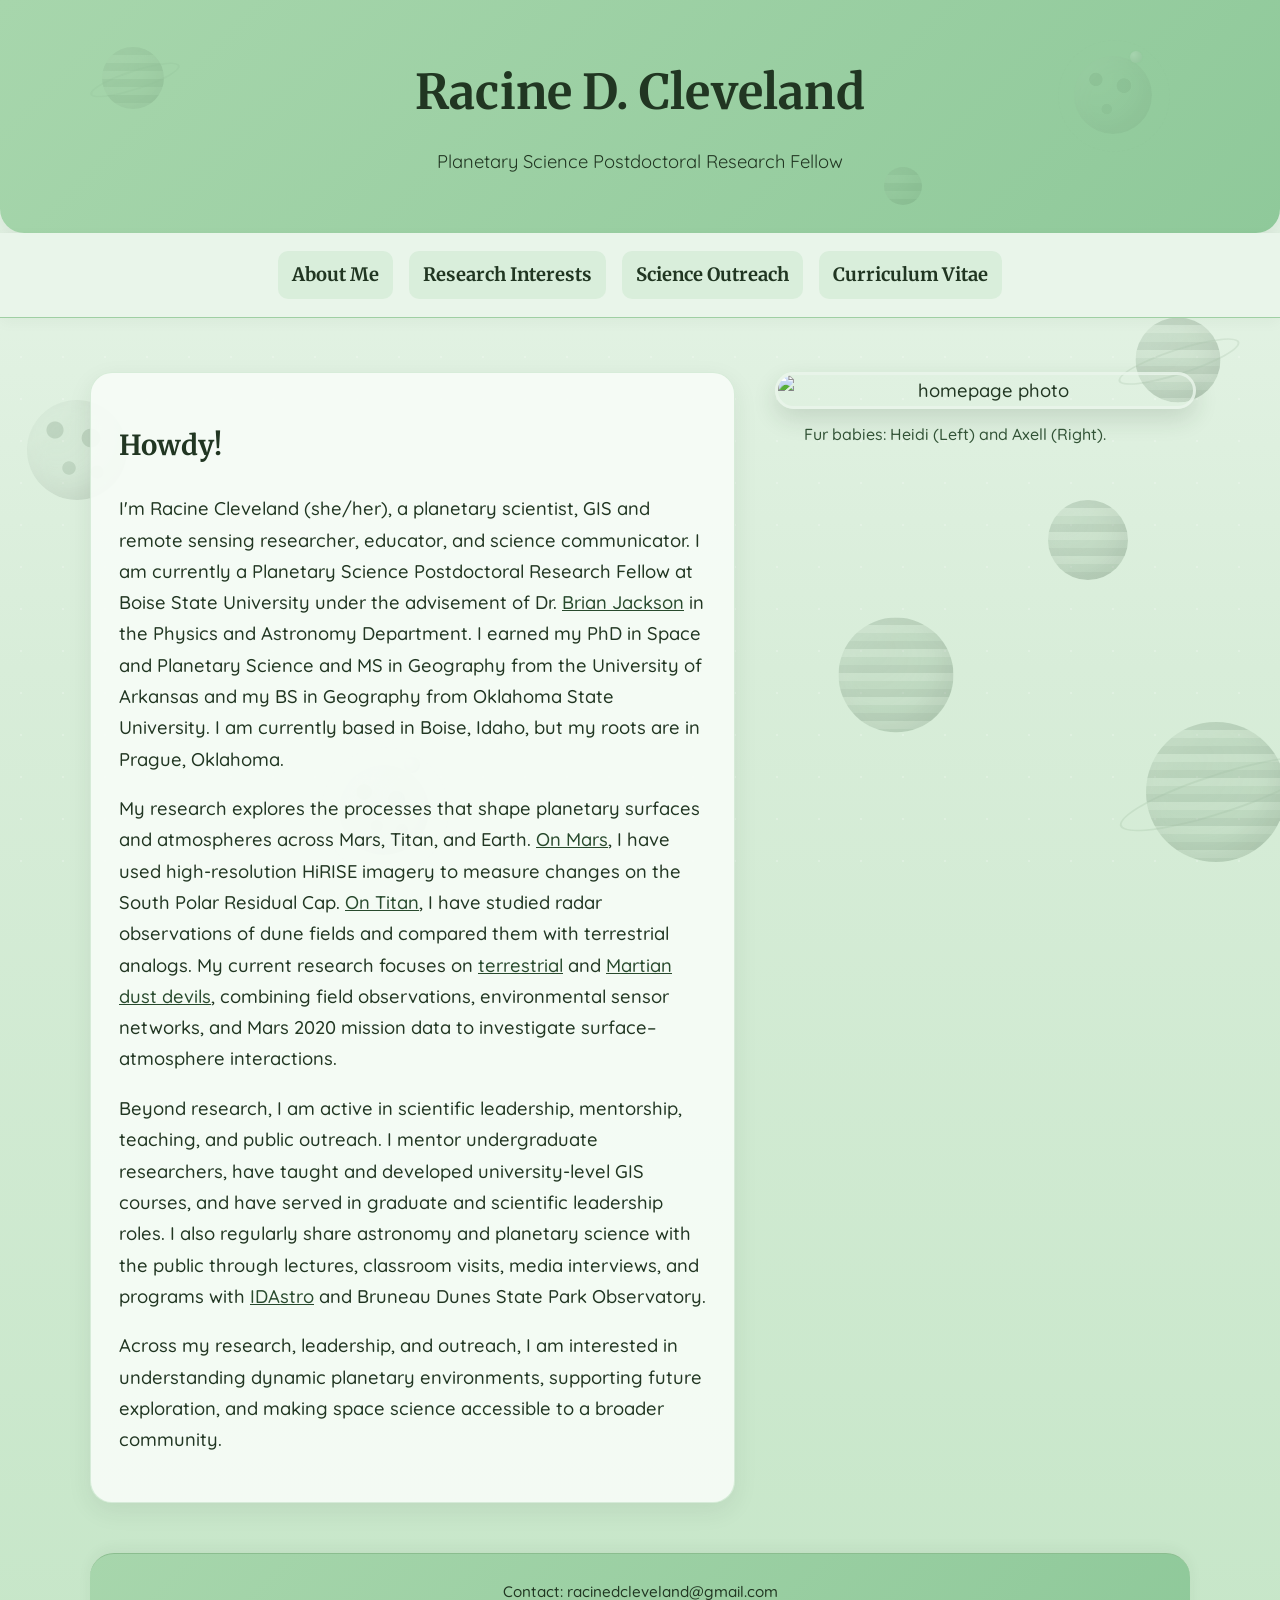
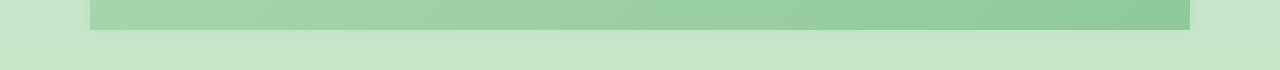
==== commit c161e01f: "Revise personal and research information in index.html Updated personal introduction and research de" ====
--- a/index.html
+++ b/index.html
@@ -44,25 +44,22 @@
         <div class="intro-box">
           <h2>Howdy!</h2>
 
-          <p>
-            I'm Racine Cleveland (she/her), a GIS and remote sensing scientist and Planetary Science Postdoctoral Research Fellow at Boise State University under the advisement of Dr. <a href="https://astrojack.com" target="_blank">Brian Jackson</a> in the Physics and Astronomy Department. I recently earned my PhD in Space and Planetary Science from the University of Arkansas, where my dissertation focused on surface–atmosphere interactions on Mars and Titan. I also hold a Master of Science in Geography from the University of Arkansas and a Bachelor of Science in Geography from Oklahoma State University. My background combines GIS, remote sensing, geospatial analysis, and planetary science, and while I am currently based in Boise, Idaho, my roots are in Prague, Oklahoma.
-          </p>
-          
-          <p>
-            My research investigates how planetary surfaces change over time. <a href="https://www.mdpi.com/2072-4292/17/14/2372" target="_blank">On Mars<a/>, I have used high-resolution HiRISE imagery to quantify sublimation-driven geomorphic change on the South Polar Residual Cap. <a href="https://www.hou.usra.edu/meetings/dunes2025/pdf/3017.pdf" target="_blank">On Titan<a/>, I have studied radar backscatter from organic dune fields and compared those observations with terrestrial dune analogs to better understand how surface properties influence remote sensing observations.
-          </p>
-          
-          <p>
-            My current work focuses on <a href="https://www.boisestate.edu/news/2018/10/16/hunting-dust-devils/" target="_blank">terrestrial<a/> and <a href="https://www.newscientist.com/article/2143217-marss-surface-hosts-millions-of-towering-dust-devils-every-day/" target="_blank">Martian dust devil physics<a/>. By combining field campaigns, environmental sensor networks, and Mars 2020 mission data, I investigate how boundary-layer processes influence surface–atmosphere interactions on Earth and Mars. These studies draw on GIS, remote sensing, field measurements, and comparative planetology to understand how similar physical processes operate across different planetary environments.
-          </p>
-          
-          <p>
-            In addition to research, I have taught and developed university-level GIS courses, including Geodatabases, Spatial Analysis, and Geospatial Applications. I am also active in science outreach through the <a href="https://www.boisestate.edu/idastro/" target="_blank">IDAstro<a/> program and Bruneau Dunes State Park Observatory, where I help connect students and the public with astronomy, planetary science, and space exploration.
-          </p>
-          
-          <p>
-            I am interested in using GIS, remote sensing, and field-based observations to better understand dynamic planetary environments and support future exploration of Earth and the Solar System.
-          </p>
+<p>
+  I'm Racine Cleveland (she/her), a planetary scientist, GIS and remote sensing researcher, educator, and science communicator. I am currently a Planetary Science Postdoctoral Research Fellow at Boise State University under the advisement of Dr. <a href="https://astrojack.com" target="_blank">Brian Jackson</a> in the Physics and Astronomy Department. I earned my PhD in Space and Planetary Science and MS in Geography from the University of Arkansas and my BS in Geography from Oklahoma State University. I am currently based in Boise, Idaho, but my roots are in Prague, Oklahoma.
+</p>
+
+<p>
+  My research explores the processes that shape planetary surfaces and atmospheres across Mars, Titan, and Earth. <a href="https://www.mdpi.com/2072-4292/17/14/2372" target="_blank">On Mars</a>, I have used high-resolution HiRISE imagery to measure changes on the South Polar Residual Cap. <a href="https://www.hou.usra.edu/meetings/dunes2025/pdf/3017.pdf" target="_blank">On Titan</a>, I have studied radar observations of dune fields and compared them with terrestrial analogs. My current research focuses on <a href="https://www.boisestate.edu/news/2018/10/16/hunting-dust-devils/" target="_blank">terrestrial</a> and <a href="https://www.newscientist.com/article/2143217-marss-surface-hosts-millions-of-towering-dust-devils-every-day/" target="_blank">Martian dust devils</a>, combining field observations, environmental sensor networks, and Mars 2020 mission data to investigate surface–atmosphere interactions.
+</p>
+
+<p>
+  Beyond research, I am active in scientific leadership, mentorship, teaching, and public outreach. I mentor undergraduate researchers, have taught and developed university-level GIS courses, and have served in graduate and scientific leadership roles. I also regularly share astronomy and planetary science with the public through lectures, classroom visits, media interviews, and programs with <a href="https://www.boisestate.edu/idastro/" target="_blank">IDAstro</a> and Bruneau Dunes State Park Observatory.
+</p>
+
+<p>
+  Across my research, leadership, and outreach, I am interested in understanding dynamic planetary environments, supporting future exploration, and making space science accessible to a broader community.
+</p>
+
 
         </div>
       </div>
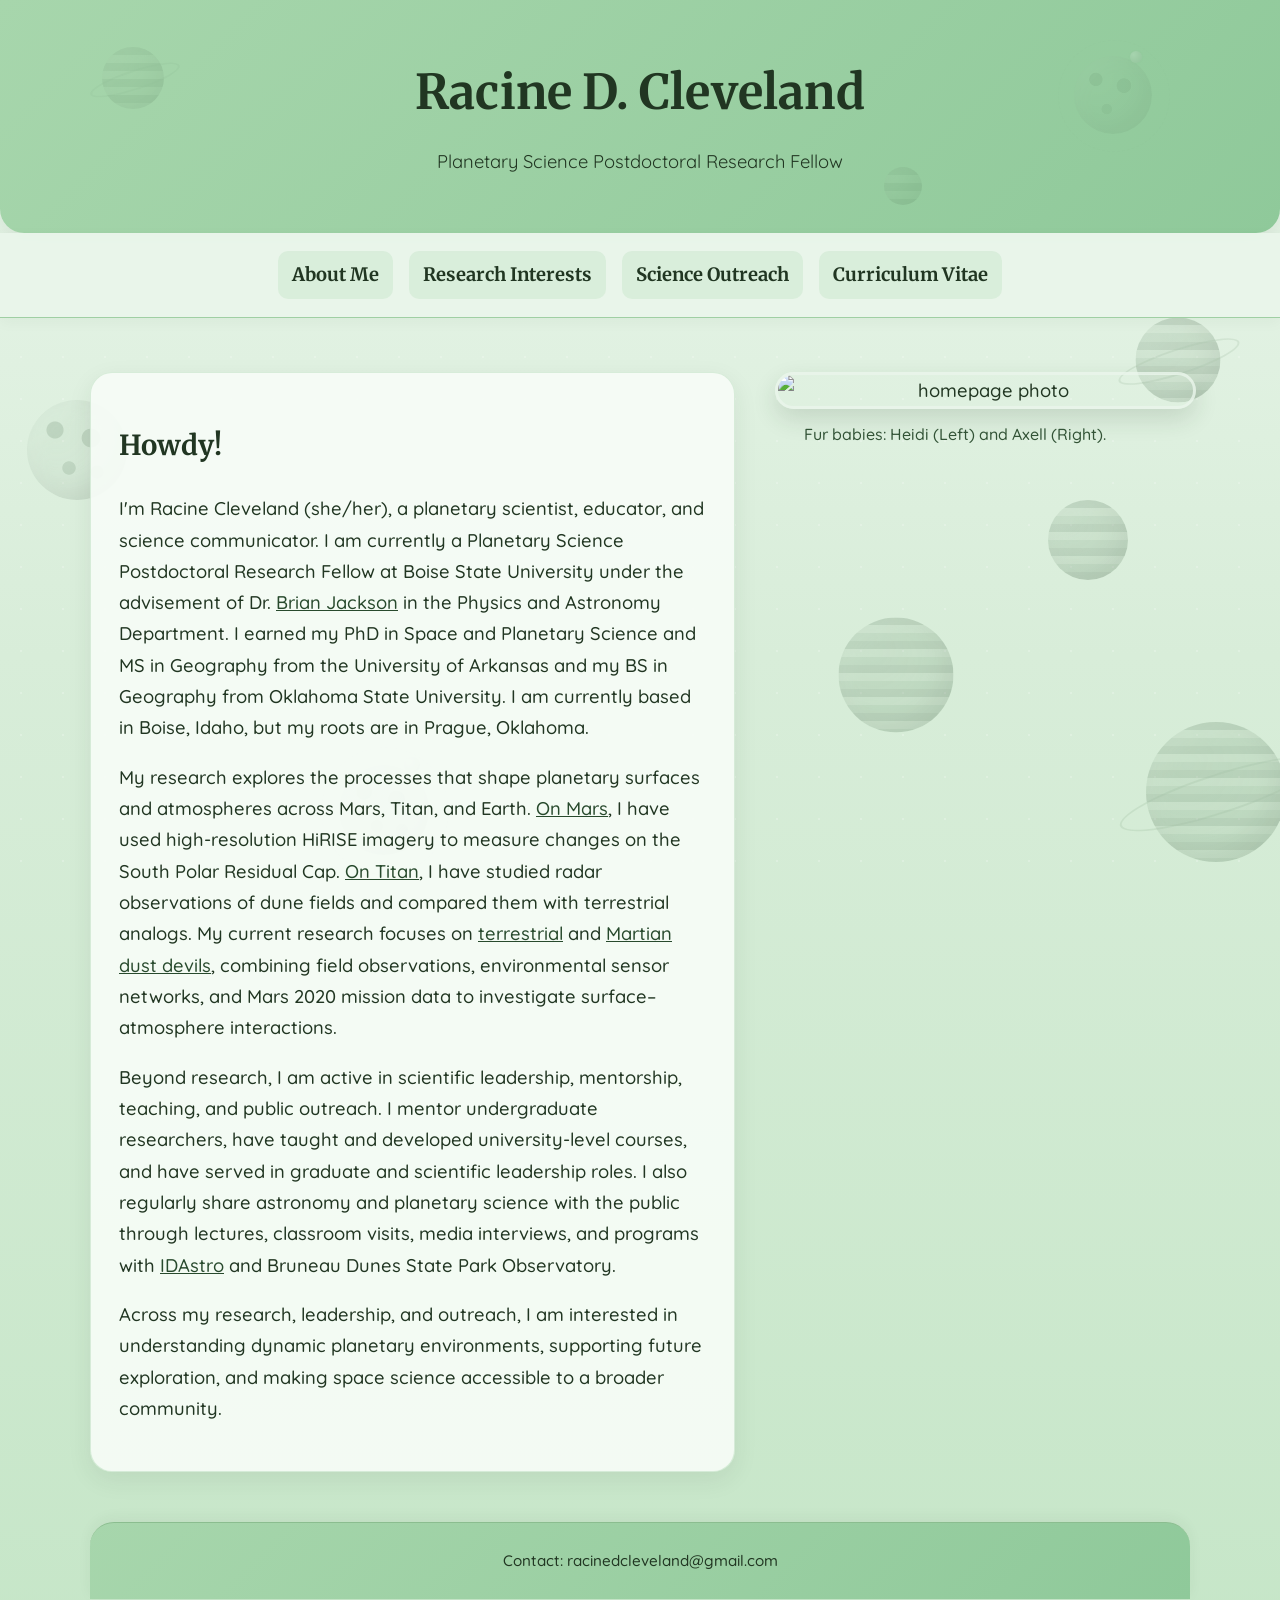
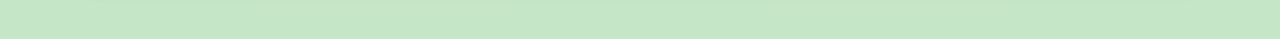
==== commit 465ffe95: "Refactor introduction text for clarity and conciseness Removed redundant phrases and simplified desc" ====
--- a/index.html
+++ b/index.html
@@ -45,7 +45,7 @@
           <h2>Howdy!</h2>
 
 <p>
-  I'm Racine Cleveland (she/her), a planetary scientist, GIS and remote sensing researcher, educator, and science communicator. I am currently a Planetary Science Postdoctoral Research Fellow at Boise State University under the advisement of Dr. <a href="https://astrojack.com" target="_blank">Brian Jackson</a> in the Physics and Astronomy Department. I earned my PhD in Space and Planetary Science and MS in Geography from the University of Arkansas and my BS in Geography from Oklahoma State University. I am currently based in Boise, Idaho, but my roots are in Prague, Oklahoma.
+  I'm Racine Cleveland (she/her), a planetary scientist, educator, and science communicator. I am currently a Planetary Science Postdoctoral Research Fellow at Boise State University under the advisement of Dr. <a href="https://astrojack.com" target="_blank">Brian Jackson</a> in the Physics and Astronomy Department. I earned my PhD in Space and Planetary Science and MS in Geography from the University of Arkansas and my BS in Geography from Oklahoma State University. I am currently based in Boise, Idaho, but my roots are in Prague, Oklahoma.
 </p>
 
 <p>
@@ -53,7 +53,7 @@
 </p>
 
 <p>
-  Beyond research, I am active in scientific leadership, mentorship, teaching, and public outreach. I mentor undergraduate researchers, have taught and developed university-level GIS courses, and have served in graduate and scientific leadership roles. I also regularly share astronomy and planetary science with the public through lectures, classroom visits, media interviews, and programs with <a href="https://www.boisestate.edu/idastro/" target="_blank">IDAstro</a> and Bruneau Dunes State Park Observatory.
+  Beyond research, I am active in scientific leadership, mentorship, teaching, and public outreach. I mentor undergraduate researchers, have taught and developed university-level courses, and have served in graduate and scientific leadership roles. I also regularly share astronomy and planetary science with the public through lectures, classroom visits, media interviews, and programs with <a href="https://www.boisestate.edu/idastro/" target="_blank">IDAstro</a> and Bruneau Dunes State Park Observatory.
 </p>
 
 <p>
